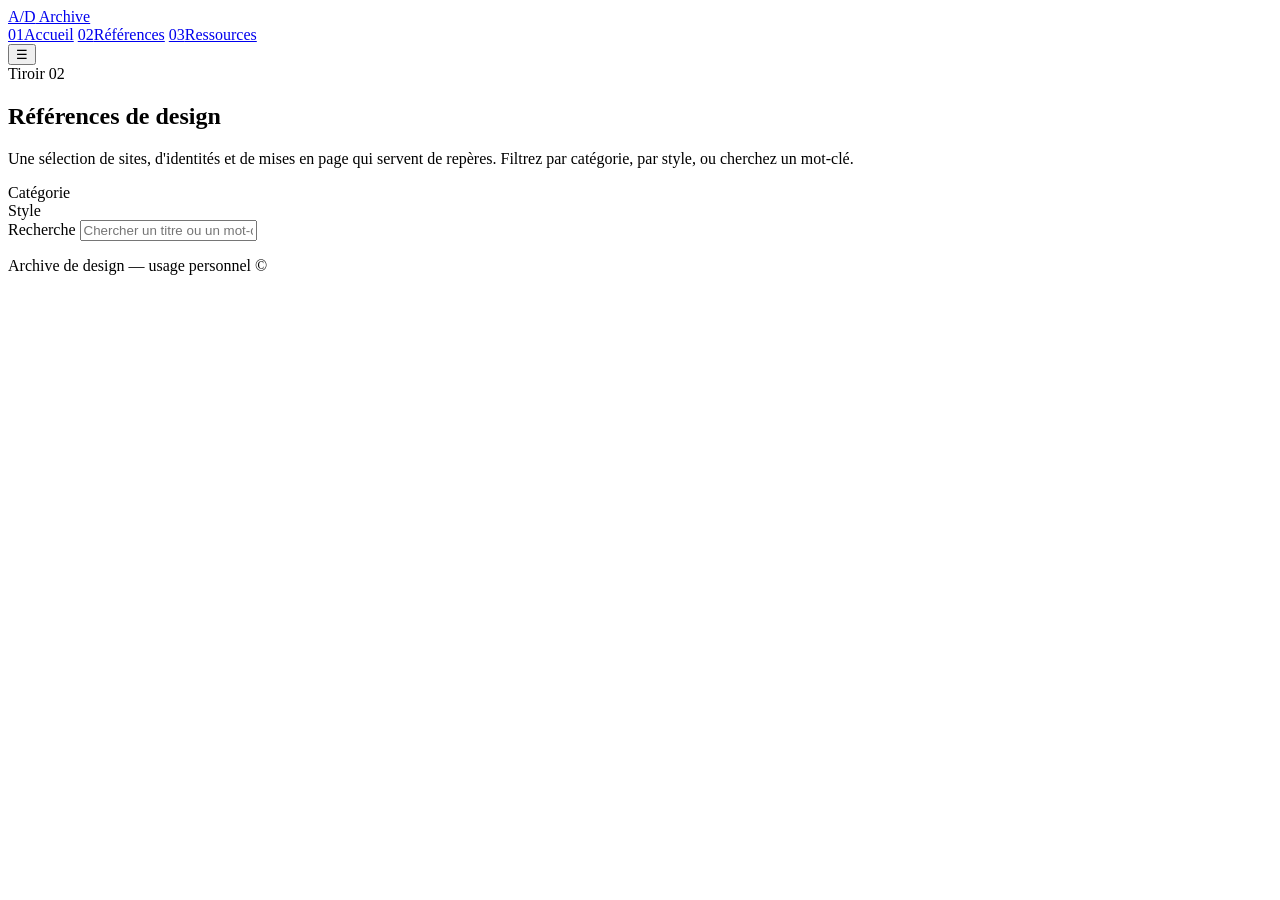
==== references.html @ 5e1b6619 "Add files via upload" ====
<!DOCTYPE html>
<html lang="fr">
<head>
<meta charset="UTF-8">
<meta name="viewport" content="width=device-width, initial-scale=1.0">
<title>Références — Archive</title>
<link rel="stylesheet" href="css/style.css">
</head>
<body data-page="references">

<header class="site-header">
  <div class="wrap">
    <a href="index.html" class="brand">
      <span class="brand-mark">A/D</span>
      Archive
    </a>
    <nav class="main-nav" id="main-nav">
      <a href="index.html"><span class="idx">01</span>Accueil</a>
      <a href="references.html" class="active"><span class="idx">02</span>Références</a>
      <a href="ressources.html"><span class="idx">03</span>Ressources</a>
    </nav>
    <button class="nav-toggle" aria-label="Ouvrir la navigation" aria-expanded="false">☰</button>
  </div>
</header>

<main>
  <div class="wrap">
    <section class="page-head">
      <span class="eyebrow">Tiroir 02</span>
      <h1>Références de design</h1>
      <p>Une sélection de sites, d'identités et de mises en page qui servent de repères. Filtrez par catégorie, par style, ou cherchez un mot-clé.</p>
    </section>

    <div class="filter-panel">
      <div class="filter-row">
        <span class="filter-label">Catégorie</span>
        <div class="chip-group" data-filter-cat></div>
      </div>
      <div class="filter-row">
        <span class="filter-label">Style</span>
        <div class="chip-group" data-filter-style></div>
      </div>
      <div class="filter-row">
        <span class="filter-label">Recherche</span>
        <input type="text" class="search-input" data-search placeholder="Chercher un titre ou un mot-clé…">
      </div>
    </div>

    <p class="result-count" data-result-count></p>

    <div class="card-grid" data-ref-grid></div>
  </div>
</main>

<footer class="site-footer">
  <div class="wrap">
    <span>Archive de design — usage personnel</span>
    <span>© <span data-year></span></span>
  </div>
</footer>

<script src="js/script.js"></script>
</body>
</html>
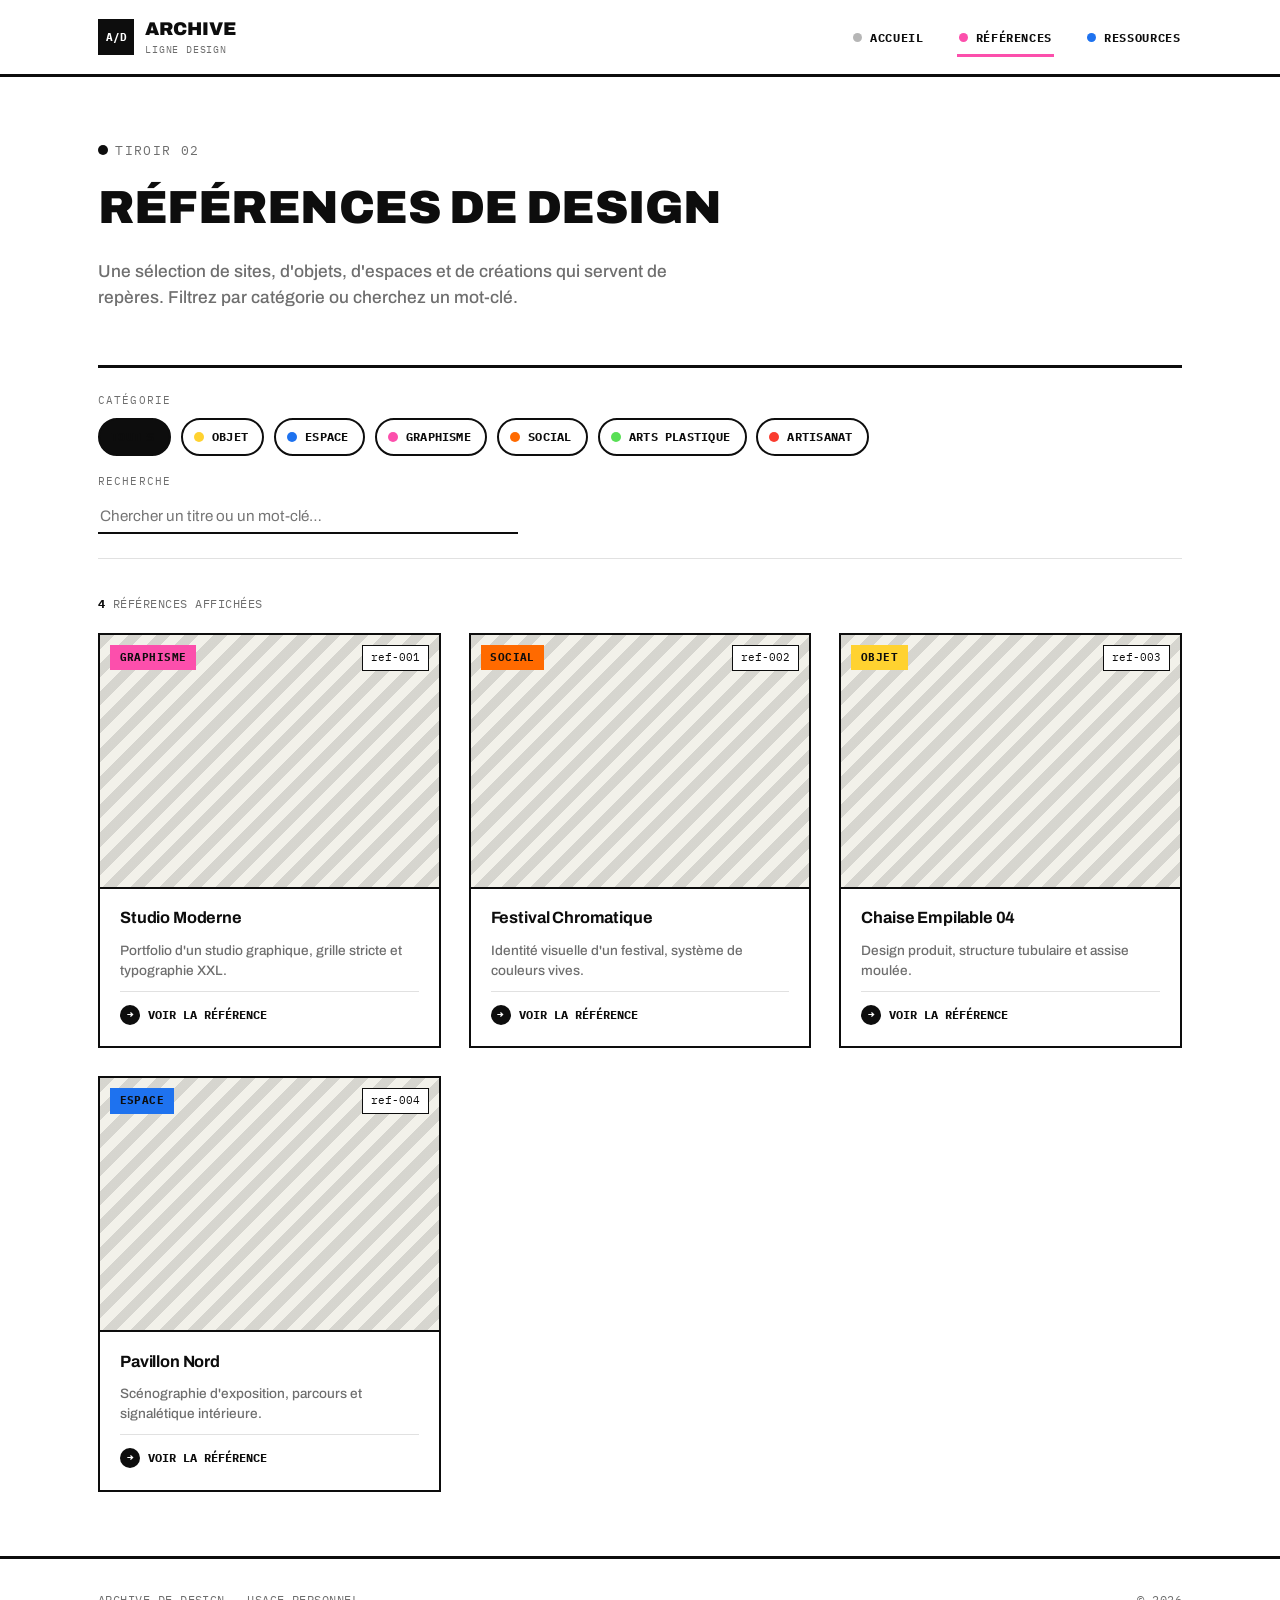
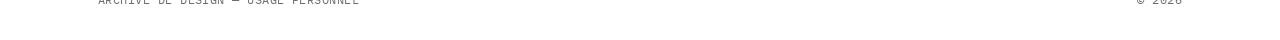
==== commit 0a1a1f20: "Add files via upload" ====
--- a/references.html
+++ b/references.html
@@ -12,12 +12,12 @@
   <div class="wrap">
     <a href="index.html" class="brand">
       <span class="brand-mark">A/D</span>
-      Archive
+      <span>Archive<span class="brand-sub">Ligne Design</span></span>
     </a>
     <nav class="main-nav" id="main-nav">
-      <a href="index.html"><span class="idx">01</span>Accueil</a>
-      <a href="references.html" class="active"><span class="idx">02</span>Références</a>
-      <a href="ressources.html"><span class="idx">03</span>Ressources</a>
+      <a href="index.html"><span class="dot"></span>Accueil</a>
+      <a href="references.html" class="active" data-line="ref"><span class="dot"></span>Références</a>
+      <a href="ressources.html" data-line="res"><span class="dot"></span>Ressources</a>
     </nav>
     <button class="nav-toggle" aria-label="Ouvrir la navigation" aria-expanded="false">☰</button>
   </div>
@@ -28,17 +28,13 @@
     <section class="page-head">
       <span class="eyebrow">Tiroir 02</span>
       <h1>Références de design</h1>
-      <p>Une sélection de sites, d'identités et de mises en page qui servent de repères. Filtrez par catégorie, par style, ou cherchez un mot-clé.</p>
+      <p>Une sélection de sites, d'objets, d'espaces et de créations qui servent de repères. Filtrez par catégorie ou cherchez un mot-clé.</p>
     </section>
 
     <div class="filter-panel">
       <div class="filter-row">
         <span class="filter-label">Catégorie</span>
         <div class="chip-group" data-filter-cat></div>
-      </div>
-      <div class="filter-row">
-        <span class="filter-label">Style</span>
-        <div class="chip-group" data-filter-style></div>
       </div>
       <div class="filter-row">
         <span class="filter-label">Recherche</span>
--- a/css/style.css
+++ b/css/style.css
@@ -0,0 +1,680 @@
+/* ==========================================================================
+   ARCHIVE — feuille de style unique
+   Concept : signalétique de métro. Fond blanc, encre noire, pastilles de
+   ligne colorées pour coder les catégories, flèches directionnelles.
+   ========================================================================== */
+
+@import url('https://fonts.googleapis.com/css2?family=Archivo:wght@400;500;700;900&family=IBM+Plex+Mono:wght@400;500;700&display=swap');
+
+:root {
+  /* Couleurs neutres */
+  --white:     #FFFFFF;
+  --off:       #F2F1EA;
+  --ink:       #0D0D0D;
+  --ink-60:    rgba(13,13,13,0.6);
+  --ink-30:    rgba(13,13,13,0.3);
+  --ink-12:    rgba(13,13,13,0.12);
+
+  /* Pastilles / lignes — code couleur des catégories */
+  --c-objet:      #FFD230; /* OBJET */
+  --c-espace:     #1E72EF; /* ESPACE */
+  --c-graphisme:  #FC4FAC; /* GRAPHISME */
+  --c-social:     #FF6A00; /* SOCIAL */
+  --c-arts:       #58DF55; /* ARTS PLASTIQUE */
+  --c-artisanat:  #FA3C2F; /* ARTISANAT */
+
+  /* Typographie */
+  --font-display: 'Archivo', Helvetica, Arial, sans-serif;
+  --font-body: 'Archivo', Helvetica, Arial, sans-serif;
+  --font-mono: 'IBM Plex Mono', 'Courier New', monospace;
+
+  --step--1: clamp(0.78rem, 0.76rem + 0.1vw, 0.85rem);
+  --step-0:  clamp(1rem, 0.97rem + 0.15vw, 1.08rem);
+  --step-1:  clamp(1.2rem, 1.1rem + 0.5vw, 1.4rem);
+  --step-2:  clamp(1.5rem, 1.3rem + 1vw, 2rem);
+  --step-3:  clamp(2rem, 1.6rem + 2vw, 2.9rem);
+  --step-4:  clamp(2.6rem, 1.9rem + 3.5vw, 4.4rem);
+
+  --border: 2px solid var(--ink);
+  --border-thin: 1px solid var(--ink-12);
+  --ease: cubic-bezier(.22,.61,.36,1);
+}
+
+* { box-sizing: border-box; }
+html { scroll-behavior: smooth; }
+
+@media (prefers-reduced-motion: reduce) {
+  html { scroll-behavior: auto; }
+  *, *::before, *::after { animation-duration: 0.01ms !important; animation-iteration-count: 1 !important; transition-duration: 0.01ms !important; }
+}
+
+body {
+  margin: 0;
+  background: var(--white);
+  color: var(--ink);
+  font-family: var(--font-body);
+  font-size: var(--step-0);
+  line-height: 1.5;
+}
+
+img { max-width: 100%; display: block; }
+a { color: inherit; text-decoration: none; }
+button { font: inherit; }
+code { font-family: var(--font-mono); background: var(--off); padding: 0.1em 0.4em; border-radius: 2px; font-size: 0.88em; }
+
+.wrap {
+  max-width: 1180px;
+  margin: 0 auto;
+  padding: 0 clamp(1.25rem, 4vw, 3rem);
+}
+
+h1, h2, h3, h4 {
+  font-family: var(--font-display);
+  font-weight: 900;
+  margin: 0;
+  letter-spacing: -0.01em;
+  text-transform: uppercase;
+}
+
+:focus-visible { outline: 3px solid var(--ink); outline-offset: 2px; }
+
+/* Pastille ronde façon numéro de ligne */
+.roundel {
+  display: inline-flex;
+  align-items: center;
+  justify-content: center;
+  border-radius: 50%;
+  font-family: var(--font-mono);
+  font-weight: 700;
+  flex-shrink: 0;
+}
+
+.eyebrow {
+  font-family: var(--font-mono);
+  font-size: var(--step--1);
+  letter-spacing: 0.1em;
+  text-transform: uppercase;
+  color: var(--ink-60);
+  display: inline-flex;
+  align-items: center;
+  gap: 0.55em;
+}
+.eyebrow::before {
+  content: "";
+  width: 10px; height: 10px;
+  border-radius: 50%;
+  background: var(--ink);
+  display: inline-block;
+}
+
+/* Rayures de danger — motif emprunté à la signalétique d'urgence */
+.stripes {
+  background-image: repeating-linear-gradient(135deg, var(--ink) 0 10px, var(--white) 10px 20px);
+  border: var(--border);
+}
+
+/* ==========================================================================
+   HEADER / NAVIGATION
+   ========================================================================== */
+.site-header {
+  position: sticky;
+  top: 0;
+  z-index: 50;
+  background: var(--white);
+  border-bottom: 3px solid var(--ink);
+}
+.site-header .wrap {
+  display: flex;
+  align-items: center;
+  justify-content: space-between;
+  height: 74px;
+}
+.brand {
+  display: flex;
+  align-items: center;
+  gap: 0.7rem;
+  font-family: var(--font-display);
+  font-weight: 900;
+  font-size: 1.15rem;
+  text-transform: uppercase;
+  color: var(--ink);
+}
+.brand-mark {
+  width: 36px; height: 36px;
+  background: var(--ink);
+  color: var(--white);
+  display: grid;
+  place-items: center;
+  font-family: var(--font-mono);
+  font-size: 0.7rem;
+  font-weight: 700;
+}
+.brand-sub {
+  font-family: var(--font-mono);
+  font-size: 0.62rem;
+  color: var(--ink-60);
+  text-transform: uppercase;
+  letter-spacing: 0.08em;
+  display: block;
+  font-weight: 400;
+}
+.main-nav {
+  display: flex;
+  align-items: center;
+  gap: clamp(0.75rem, 2.5vw, 2.25rem);
+}
+.main-nav a {
+  font-family: var(--font-mono);
+  font-weight: 700;
+  font-size: 0.78rem;
+  letter-spacing: 0.05em;
+  text-transform: uppercase;
+  color: var(--ink);
+  padding: 0.4rem 0.1rem;
+  display: inline-flex;
+  align-items: center;
+  gap: 0.5rem;
+  position: relative;
+}
+.main-nav a .dot {
+  width: 9px; height: 9px;
+  border-radius: 50%;
+  background: var(--ink-30);
+}
+.main-nav a[data-line="ref"] .dot { background: var(--c-graphisme); }
+.main-nav a[data-line="res"] .dot { background: var(--c-espace); }
+.main-nav a.active::after {
+  content: "";
+  position: absolute;
+  left: 0; right: 0; bottom: -4px;
+  height: 3px;
+  background: var(--ink);
+}
+.main-nav a.active[data-line="ref"]::after { background: var(--c-graphisme); }
+.main-nav a.active[data-line="res"]::after { background: var(--c-espace); }
+
+.nav-toggle {
+  display: none;
+  background: var(--ink);
+  color: var(--white);
+  border: none;
+  width: 40px; height: 40px;
+  align-items: center;
+  justify-content: center;
+  font-family: var(--font-mono);
+}
+
+@media (max-width: 760px) {
+  .nav-toggle { display: flex; }
+  .main-nav {
+    position: fixed;
+    inset: 74px 0 auto 0;
+    background: var(--white);
+    border-bottom: 3px solid var(--ink);
+    flex-direction: column;
+    align-items: flex-start;
+    padding: 1.25rem clamp(1.25rem, 4vw, 3rem) 1.75rem;
+    gap: 1.1rem;
+    transform: translateY(-8px);
+    opacity: 0;
+    pointer-events: none;
+    transition: transform 0.22s var(--ease), opacity 0.22s var(--ease);
+  }
+  .main-nav.open { transform: translateY(0); opacity: 1; pointer-events: auto; }
+  .main-nav a { font-size: 0.95rem; }
+}
+
+/* ==========================================================================
+   HERO (accueil)
+   ========================================================================== */
+.hero { padding: clamp(3rem, 7vw, 6rem) 0 clamp(2.5rem, 5vw, 3.5rem); }
+.hero-grid {
+  display: grid;
+  grid-template-columns: 1.4fr 0.6fr;
+  gap: 3rem;
+  align-items: end;
+}
+.hero h1 {
+  font-size: var(--step-4);
+  line-height: 0.95;
+  margin: 0.7rem 0 1.25rem;
+}
+.hero h1 span { color: var(--c-graphisme); }
+.hero p {
+  max-width: 46ch;
+  color: var(--ink-60);
+  font-size: var(--step-1);
+  font-weight: 500;
+  text-transform: none;
+}
+
+/* Plaque signalétique façon panneau de sortie */
+.sign-plate {
+  justify-self: end;
+  background: var(--ink);
+  color: var(--white);
+  border: var(--border);
+  padding: 1.1rem 1.3rem;
+  display: flex;
+  align-items: center;
+  gap: 0.9rem;
+  min-width: 168px;
+}
+.sign-plate .arrow {
+  width: 30px; height: 30px;
+  border-radius: 50%;
+  background: var(--c-graphisme);
+  color: var(--ink);
+  display: grid;
+  place-items: center;
+  font-weight: 900;
+  flex-shrink: 0;
+}
+.sign-plate strong {
+  display: block;
+  font-family: var(--font-mono);
+  font-size: 0.68rem;
+  text-transform: uppercase;
+  letter-spacing: 0.08em;
+  line-height: 1.5;
+}
+
+@media (max-width: 760px) {
+  .hero-grid { grid-template-columns: 1fr; }
+  .sign-plate { justify-self: start; margin-top: 1.5rem; }
+}
+
+/* ---------- Tuiles de navigation principales ---------- */
+.tiles-main {
+  display: grid;
+  grid-template-columns: repeat(2, 1fr);
+  gap: 1.25rem;
+  margin: clamp(2.5rem, 5vw, 4rem) 0;
+}
+.tile-main {
+  display: block;
+  background: var(--white);
+  border: var(--border);
+  border-top-width: 6px;
+  padding: 1.75rem 1.75rem 1.5rem;
+  transition: transform 0.22s var(--ease);
+}
+.tile-main[data-line="ref"] { border-top-color: var(--c-graphisme); }
+.tile-main[data-line="res"] { border-top-color: var(--c-espace); }
+.tile-main:hover, .tile-main:focus-visible { transform: translateY(-4px); }
+.tile-main .idx-line {
+  font-family: var(--font-mono);
+  font-size: 0.72rem;
+  color: var(--ink-60);
+  letter-spacing: 0.08em;
+  margin-bottom: 0.9rem;
+  display: block;
+  text-transform: uppercase;
+}
+.tile-main h3 { font-size: var(--step-2); margin-bottom: 0.5rem; }
+.tile-main p {
+  color: var(--ink-60);
+  font-size: var(--step--1);
+  margin: 0 0 1.1rem;
+  font-weight: 500;
+  text-transform: none;
+}
+.tile-main .go {
+  font-family: var(--font-mono);
+  font-size: 0.78rem;
+  font-weight: 700;
+  display: inline-flex;
+  align-items: center;
+  gap: 0.5rem;
+}
+.tile-main .go .roundel { width: 22px; height: 22px; background: var(--ink); color: var(--white); font-size: 0.7rem; }
+.tile-main[data-line="ref"] .go .roundel { background: var(--c-graphisme); color: var(--ink); }
+.tile-main[data-line="res"] .go .roundel { background: var(--c-espace); color: var(--white); }
+
+@media (max-width: 640px) { .tiles-main { grid-template-columns: 1fr; } }
+
+/* ---------- Ligne d'étapes "Comment ranger une fiche" ---------- */
+.about { padding: clamp(2rem, 5vw, 3.5rem) 0 clamp(4rem, 8vw, 6rem); border-top: 3px solid var(--ink); }
+.about h2 { font-size: var(--step-2); margin: 0.75rem 0 2.5rem; }
+.line-diagram {
+  display: grid;
+  grid-template-columns: repeat(3, 1fr);
+  gap: 1.5rem;
+  position: relative;
+}
+.line-diagram::before {
+  content: "";
+  position: absolute;
+  top: 22px;
+  left: 8%;
+  right: 8%;
+  height: 3px;
+  background: var(--ink);
+  z-index: 0;
+}
+.stop {
+  position: relative;
+  z-index: 1;
+  display: flex;
+  flex-direction: column;
+  align-items: flex-start;
+  gap: 1rem;
+}
+.stop .roundel {
+  width: 46px; height: 46px;
+  background: var(--white);
+  border: 3px solid var(--ink);
+  font-size: 1rem;
+  color: var(--ink);
+}
+.stop:nth-child(1) .roundel { border-color: var(--c-objet); background: var(--c-objet); }
+.stop:nth-child(2) .roundel { border-color: var(--c-graphisme); background: var(--c-graphisme); }
+.stop:nth-child(3) .roundel { border-color: var(--c-espace); background: var(--c-espace); color: var(--white); }
+.stop h4 { font-size: 0.98rem; text-transform: uppercase; margin-bottom: 0.35rem; }
+.stop p { margin: 0; color: var(--ink-60); font-size: var(--step--1); font-weight: 500; text-transform: none; }
+
+@media (max-width: 700px) {
+  .line-diagram { grid-template-columns: 1fr; }
+  .line-diagram::before { display: none; }
+}
+
+/* ==========================================================================
+   EN-TÊTE DE PAGE INTÉRIEURE
+   ========================================================================== */
+.page-head { padding: clamp(2.25rem, 5vw, 3.75rem) 0 clamp(1.75rem, 4vw, 2.25rem); }
+.page-head h1 { font-size: var(--step-3); margin: 0.6rem 0 0.9rem; }
+.page-head p { color: var(--ink-60); max-width: 60ch; font-size: var(--step-0); font-weight: 500; text-transform: none; }
+.breadcrumb {
+  font-family: var(--font-mono);
+  font-size: 0.75rem;
+  color: var(--ink-60);
+  margin-bottom: 1.5rem;
+  display: flex;
+  gap: 0.5rem;
+  align-items: center;
+  text-transform: uppercase;
+  letter-spacing: 0.04em;
+}
+.breadcrumb a { color: var(--ink); border-bottom: 1px solid var(--ink); }
+
+/* ==========================================================================
+   FILTRES (page Références)
+   ========================================================================== */
+.filter-panel { border-top: 3px solid var(--ink); border-bottom: var(--border-thin); padding: 1.5rem 0; margin-bottom: 2.25rem; }
+.filter-row { display: block; }
+.filter-row + .filter-row { margin-top: 1.1rem; }
+.filter-label {
+  font-family: var(--font-mono);
+  font-size: 0.7rem;
+  letter-spacing: 0.1em;
+  text-transform: uppercase;
+  color: var(--ink-60);
+  width: 100%;
+  margin-bottom: 0.6rem;
+  display: block;
+}
+.chip-group { display: flex; flex-wrap: wrap; gap: 0.6rem; align-items: center; }
+
+.chip {
+  font-family: var(--font-mono);
+  font-size: 0.75rem;
+  font-weight: 700;
+  letter-spacing: 0.02em;
+  text-transform: uppercase;
+  padding: 0.5rem 0.9rem 0.5rem 0.7rem;
+  border: 2px solid var(--ink);
+  border-radius: 999px;
+  background: var(--white);
+  color: var(--ink);
+  cursor: pointer;
+  display: inline-flex;
+  align-items: center;
+  gap: 0.5rem;
+  transition: all 0.15s var(--ease);
+}
+.chip .dot { width: 10px; height: 10px; border-radius: 50%; background: var(--chip-color, var(--ink)); flex-shrink: 0; }
+.chip:hover { background: var(--off); }
+.chip.active { background: var(--chip-color, var(--ink)); border-color: var(--chip-color, var(--ink)); color: var(--ink); }
+.chip.active .dot { background: var(--ink); }
+
+.search-input {
+  width: 100%;
+  max-width: 420px;
+  background: var(--white);
+  border: none;
+  border-bottom: 2px solid var(--ink);
+  color: var(--ink);
+  font-family: var(--font-body);
+  font-size: 0.95rem;
+  padding: 0.5rem 0.1rem;
+}
+.search-input:focus { outline: none; border-bottom-color: var(--c-graphisme); }
+
+.result-count {
+  font-family: var(--font-mono);
+  font-size: 0.75rem;
+  color: var(--ink-60);
+  margin-bottom: 1.25rem;
+  text-transform: uppercase;
+  letter-spacing: 0.04em;
+}
+.result-count strong { color: var(--ink); }
+
+/* ==========================================================================
+   GRILLE DE FICHES
+   ========================================================================== */
+.card-grid {
+  display: grid;
+  grid-template-columns: repeat(auto-fill, minmax(280px, 1fr));
+  gap: 1.75rem;
+  padding-bottom: 4rem;
+}
+
+.ref-card {
+  background: var(--white);
+  border: var(--border);
+  display: flex;
+  flex-direction: column;
+}
+
+/* --- Carrousel --- */
+.carousel {
+  position: relative;
+  aspect-ratio: 4 / 3;
+  overflow: hidden;
+  background: var(--off);
+  border-bottom: var(--border);
+}
+.carousel-track {
+  display: flex;
+  height: 100%;
+  transition: transform 0.35s var(--ease);
+}
+.carousel-slide {
+  flex: 0 0 100%;
+  height: 100%;
+  position: relative;
+}
+.carousel-slide img { width: 100%; height: 100%; object-fit: cover; }
+.carousel-slide.placeholder {
+  background-image: repeating-linear-gradient(135deg, var(--ink-12) 0 10px, transparent 10px 20px);
+}
+.carousel-cat {
+  position: absolute;
+  top: 10px; left: 10px;
+  font-family: var(--font-mono);
+  font-size: 0.66rem;
+  font-weight: 700;
+  text-transform: uppercase;
+  letter-spacing: 0.04em;
+  background: var(--cat-color, var(--ink));
+  color: var(--ink);
+  padding: 0.3rem 0.6rem;
+  z-index: 2;
+}
+.carousel-code {
+  position: absolute;
+  top: 10px; right: 10px;
+  font-family: var(--font-mono);
+  font-size: 0.66rem;
+  background: var(--white);
+  border: 1.5px solid var(--ink);
+  padding: 0.25rem 0.5rem;
+  z-index: 2;
+}
+.carousel-nav {
+  position: absolute;
+  bottom: 8px; left: 0; right: 0;
+  display: flex;
+  justify-content: center;
+  gap: 0.4rem;
+  z-index: 2;
+}
+.carousel-dot {
+  width: 7px; height: 7px;
+  border-radius: 50%;
+  background: rgba(13,13,13,0.3);
+  border: none;
+  padding: 0;
+  cursor: pointer;
+}
+.carousel-dot.active { background: var(--ink); }
+.carousel-arrow {
+  position: absolute;
+  top: 50%;
+  transform: translateY(-50%);
+  width: 30px; height: 30px;
+  border-radius: 50%;
+  background: var(--white);
+  border: 2px solid var(--ink);
+  display: grid;
+  place-items: center;
+  font-family: var(--font-mono);
+  font-weight: 700;
+  cursor: pointer;
+  z-index: 2;
+}
+.carousel-arrow.prev { left: 8px; }
+.carousel-arrow.next { right: 8px; }
+.carousel-arrow:hover { background: var(--ink); color: var(--white); }
+
+.ref-body { padding: 1.1rem 1.25rem 1.35rem; display: flex; flex-direction: column; gap: 0.6rem; flex: 1; }
+.ref-body h3 { font-size: 1.02rem; text-transform: none; font-weight: 700; }
+.ref-body p { margin: 0; font-size: 0.85rem; color: var(--ink-60); font-weight: 500; }
+.ref-link {
+  margin-top: auto;
+  padding-top: 0.8rem;
+  border-top: 1.5px solid var(--ink-12);
+  font-family: var(--font-mono);
+  font-size: 0.76rem;
+  font-weight: 700;
+  color: var(--ink);
+  display: inline-flex;
+  align-items: center;
+  gap: 0.5rem;
+  text-transform: uppercase;
+}
+.ref-link .roundel { width: 20px; height: 20px; background: var(--ink); color: var(--white); font-size: 0.66rem; }
+.ref-link:hover .roundel { background: var(--c-graphisme); color: var(--ink); }
+
+.empty-state {
+  border: var(--border);
+  background-image: repeating-linear-gradient(135deg, var(--ink-12) 0 10px, transparent 10px 20px);
+  padding: 3rem 2rem;
+  text-align: center;
+  font-family: var(--font-mono);
+  font-size: 0.85rem;
+  text-transform: uppercase;
+  letter-spacing: 0.03em;
+}
+
+/* ==========================================================================
+   RESSOURCES — hub
+   ========================================================================== */
+.tile-grid { display: grid; grid-template-columns: repeat(auto-fit, minmax(240px, 1fr)); gap: 1.5rem; padding-bottom: 4rem; }
+.tile {
+  background: var(--white);
+  border: var(--border);
+  border-top-width: 6px;
+  border-top-color: var(--tile-color, var(--ink));
+  padding: 1.75rem 1.5rem;
+  display: flex;
+  flex-direction: column;
+  gap: 0.9rem;
+  transition: transform 0.22s var(--ease);
+}
+.tile:hover, .tile:focus-visible { transform: translateY(-4px); }
+.tile-icon {
+  width: 44px; height: 44px;
+  border-radius: 50%;
+  background: var(--tile-color, var(--ink));
+  display: grid;
+  place-items: center;
+  font-family: var(--font-mono);
+  font-weight: 700;
+  font-size: 1.1rem;
+  color: var(--ink);
+}
+.tile h3 { font-size: 1.15rem; }
+.tile p { margin: 0; color: var(--ink-60); font-size: 0.85rem; flex: 1; font-weight: 500; text-transform: none; }
+.tile .count { font-family: var(--font-mono); font-size: 0.7rem; text-transform: uppercase; color: var(--ink-60); }
+
+/* ==========================================================================
+   RESSOURCES — sous-page (liste)
+   ========================================================================== */
+.res-list { display: flex; flex-direction: column; padding-bottom: 4rem; border-top: var(--border-thin); }
+.res-card {
+  border-bottom: var(--border-thin);
+  padding: 1.1rem 0;
+  display: grid;
+  grid-template-columns: auto 1fr auto;
+  gap: 1.2rem;
+  align-items: center;
+}
+.res-num {
+  font-family: var(--font-mono);
+  font-weight: 700;
+  font-size: 0.85rem;
+  width: 34px; height: 34px;
+  border-radius: 50%;
+  background: var(--page-color, var(--ink));
+  display: grid;
+  place-items: center;
+  color: var(--ink);
+}
+.res-main h3 { font-size: 1rem; text-transform: none; font-weight: 700; margin-bottom: 0.2rem; }
+.res-main p { margin: 0; font-size: 0.83rem; color: var(--ink-60); font-weight: 500; }
+.res-main .domain { font-family: var(--font-mono); font-size: 0.68rem; color: var(--ink-60); margin-left: 0.5rem; text-transform: none; font-weight: 400; }
+.res-visit {
+  font-family: var(--font-mono);
+  font-size: 0.72rem;
+  font-weight: 700;
+  text-transform: uppercase;
+  color: var(--ink);
+  border: 2px solid var(--ink);
+  border-radius: 999px;
+  padding: 0.45rem 1rem;
+  white-space: nowrap;
+}
+.res-visit:hover { background: var(--ink); color: var(--white); }
+
+@media (max-width: 620px) {
+  .res-card { grid-template-columns: 1fr; text-align: left; }
+  .res-num { display: none; }
+}
+
+/* ==========================================================================
+   FOOTER
+   ========================================================================== */
+.site-footer { border-top: 3px solid var(--ink); padding: 2rem 0; }
+.site-footer .wrap {
+  display: flex;
+  justify-content: space-between;
+  flex-wrap: wrap;
+  gap: 1rem;
+  font-family: var(--font-mono);
+  font-size: 0.72rem;
+  text-transform: uppercase;
+  letter-spacing: 0.04em;
+  color: var(--ink-60);
+}
